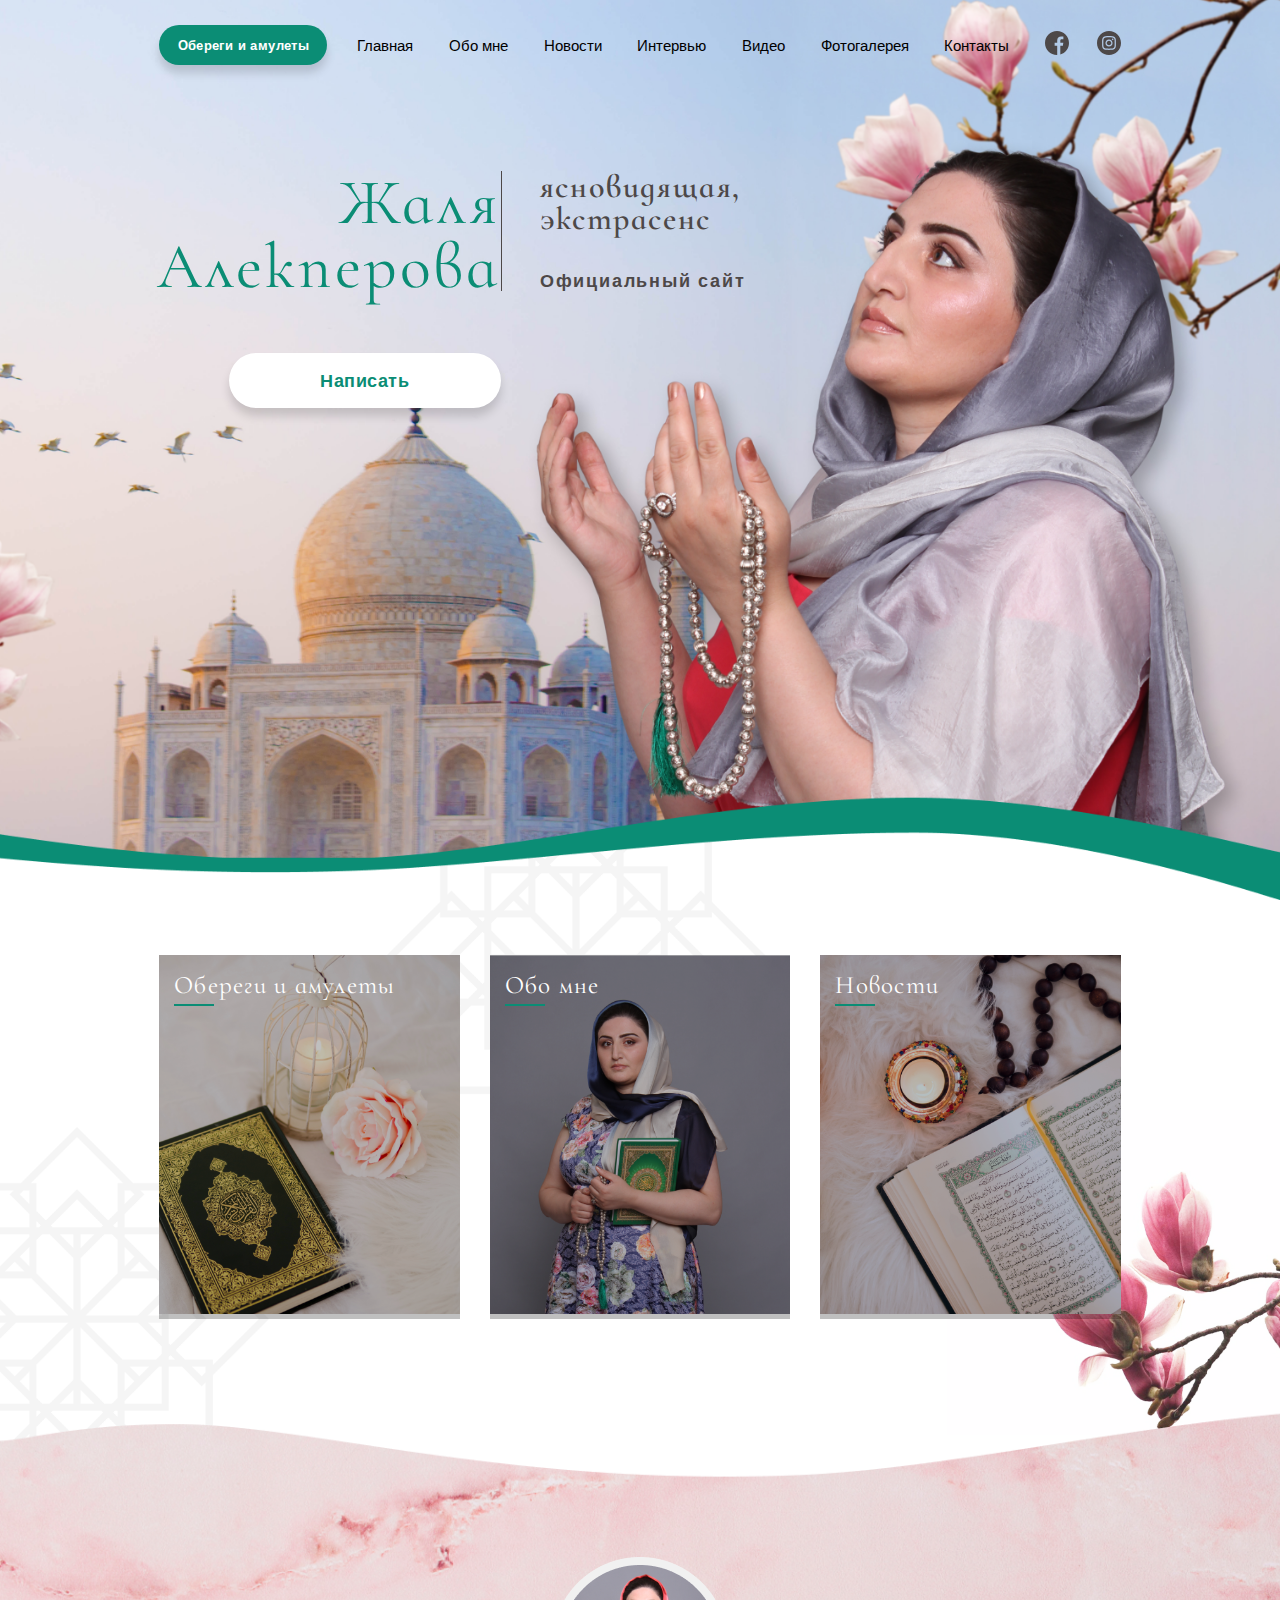
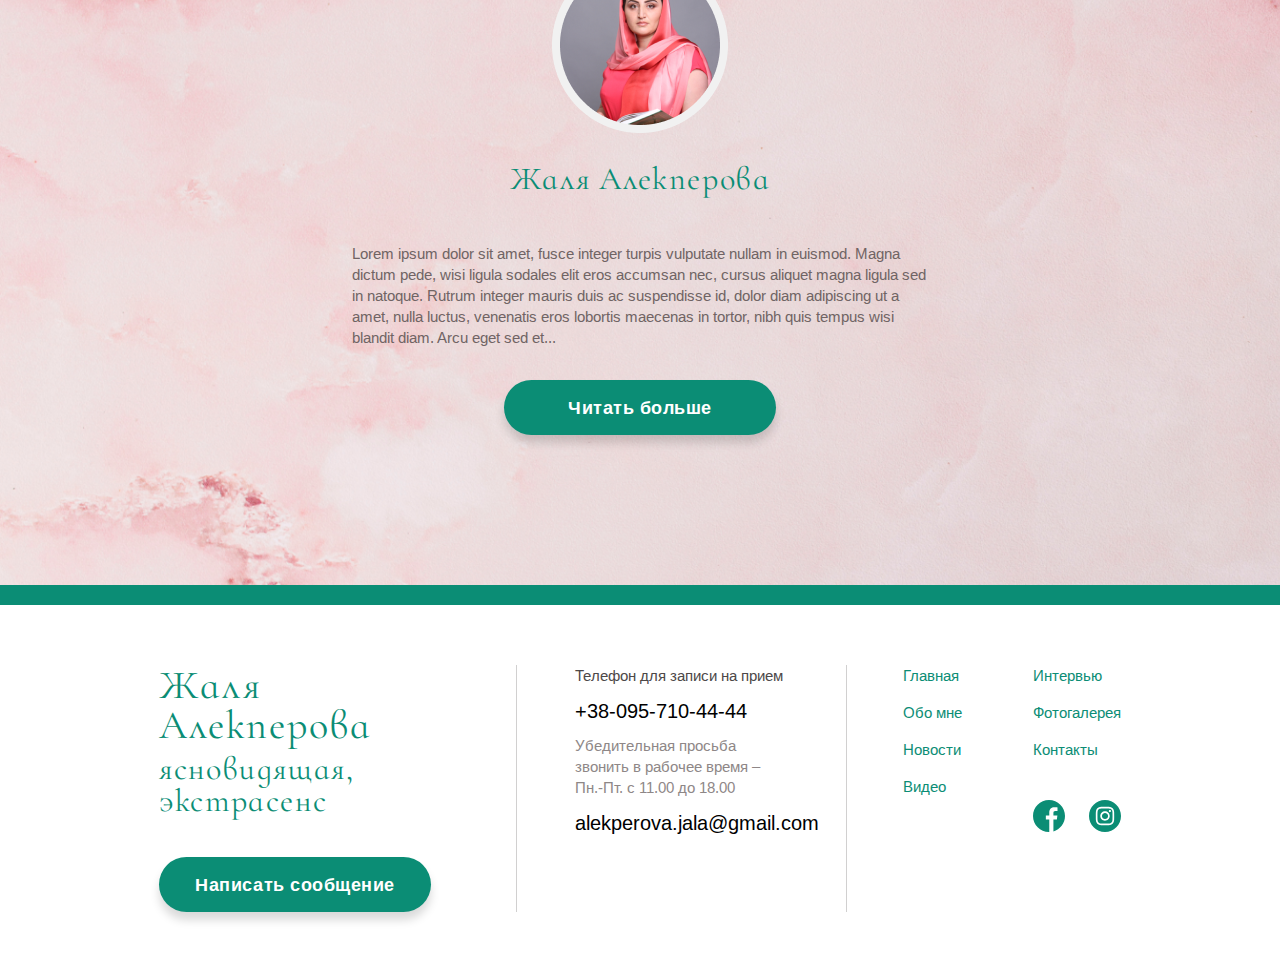
==== index.html @ ef3666c3 "desktop" ====
<!DOCTYPE html>
<html lang="en">
  <head>
    <meta charset="utf-8" />
    <meta name="viewport" content="width=device-width, initial-scale=1, shrink-to-fit=no" />

    <link rel="stylesheet" type="text/css" href="style/bootstrap.min.css" />
    <link rel="stylesheet" type="text/css" href="style/main.css" />
    <title>Home</title>
  </head>
  <header class="home_header">
    <div class="container-fluid ">
      <div class="menu_btn">
        <img src="./img/list.svg" alt="">
      </div>
      <div class="row mobile__menu">     
        <div class="col-xl-2 offset-xl-1">
          <a href="" class="green_btn ">
            Обереги и амулеты
          </a>
        </div>
        <div class="close_btn">
            <img src="./img/close.svg" alt="">
          </div>
        <div class="col-xl-8 ">
          <ul class="menu just_btwn">
            <li><a href="">Главная</a></li>
            <li><a href="">Обо мне </a></li>
            <li><a href="">Новости</a></li>
            <li><a href="">Интервью</a></li>
            <li><a href="">Видео</a></li>
            <li><a href="">Фотогалерея</a></li>
            <li><a href="">Контакты</a></li>
            <li class="social_icons ">
              <a href="">
                <img src="./img/facebook.svg" alt="" />
              </a>
              <a href="">
                <img src="./img/instagram.svg" alt="" />
              </a>
            </li>
          </ul>
        </div>
      </div>
    </div>
  </header>
  <main class="home">
    <section class="first_view">
      <div class="container-fluid ">
          <div class="wrap_first_content">
              <div class="first_name_col">
                  <h1>
                    Жаля <br />
                    Алекперова
                  </h1>
                  <a href="" class="green_btn white_btn">Написать</a>
                </div>
                <div class="">
                  <div class="first_view_text">
                    <p>
                        ясновидящая, 
                        экстрасенс
                    </p>
                    <p>Официальный сайт</p>
                  </div>
                </div>
          </div>
         
    </section>
    <section class="about_home">
      <div class="container-fluid">
        <div class="row">
          <div class=" offset-lg-1 col-lg-10">
            <div class="row">
              <div class="col-lg-4">
                <a class="about_links" href="">
                  <div class="shade"></div>
                  <img src="./img/2572869.png" alt="">
                  <p class="title">
                      Обереги и амулеты
                  </p>
                </a>
              </div>
              <div class="col-lg-4">
                  <a class="about_links" href="">
                    <div class="shade"></div>
                    <img src="./img/IMG_0343.png" alt="">
                    <p class="title">
                        Обо мне
                    </p>
                  </a>
                </div>
                <div class="col-lg-4">
                    <a class="about_links" href="">
                      <div class="shade"></div>
                      <img src="./img/2572780.png" alt="">
                      <p class="title">
                          Новости
                      </p>
                    </a>
                  </div>
            </div>
          </div>
        </div>
      </div>
      <img src="./img/magnolia_bg_all.png" alt="">
    </section>
    <section class="short_about">
      <div class="container-fluid">
        <div class="short_about_content">
          <img src="./img/Group_3.png" alt="">
          <h4>Жаля Алекперова</h4>
          <p>Lorem ipsum dolor sit amet,
             fusce integer turpis vulputate nullam in euismod.
              Magna dictum pede, wisi ligula sodales elit eros accumsan nec,
               cursus aliquet magna ligula sed in natoque. Rutrum integer mauris
                duis ac suspendisse id, dolor diam adipiscing ut a amet, nulla luctus,
             venenatis eros lobortis maecenas in tortor,
              nibh quis tempus wisi blandit diam. Arcu eget sed et...
          </p>
          <a href="" class="green_btn ">
              Читать больше
            </a>
        </div>
      </div>
    </section>
    <footer>
      <div class="container-fluid">
        <div class="row just_center">
         <div class="col-lg-10">
           <div class="row just_btwn">
              <div class="col-lg-4 footer_col_1">
                <h3>Жаля Алекперова</h3>
                <p class="title">ясновидящая, экстрасенс</p>
                <a href="" class="green_btn">
                    Написать cообщение
                </a>
              </div>
              <div class="col-lg-4 footer_contact_col">
                <p>Телефон для записи на прием</p>
                <a href="tel:+380957104444">+38-095-710-44-44</a>
                <p class="time_for_call">
                    Убедительная просьба звонить в рабочее время – Пн.-Пт. с 11.00 до 18.00
                </p>
                <a href="mailto: alekperova.jala@gmail.com">alekperova.jala@gmail.com</a>
              </div>
              <div class="col-lg-3 menu_footer_col just_btwn">
                  <ul class="menu_footer">
                      <li><a href="">Главная</a></li>
                      <li><a href="">Обо мне </a></li>
                      <li><a href="">Новости</a></li>
                      <li><a href="">Видео</a></li>
                  </ul>
                  <ul class="menu_footer">
                      <li><a href="">Интервью</a></li>
                      <li><a href="">Фотогалерея</a></li>
                      <li><a href="">Контакты</a></li>
                      <li class="social_icons ">
                        <a href="">
                          <img src="./img/gr_facebook.svg" alt="" />
                        </a>
                        <a href="">
                          <img src="./img/gr_instagram.svg" alt="" />
                        </a>
                      </li>
                  </ul>
              </div>
           </div>
         </div>
        </div>
      </div>
    </footer>
  </main>
  <body>
    <script type="text/javascript" src="js/jquery-3.3.1.min.js"></script>
    <script type="text/javascript" src="js/jquery.mask.js"></script>
    <script type="text/javascript" src="js/bootstrap.min.js"></script>
    <script type="text/javascript" src="js/main.js"></script>
  </body>
</html>
---- style/main.css ----
@import url("reset.css");
@import url("https://fonts.googleapis.com/css?family=Arimo:400,400i,700&display=swap");
@import url("https://fonts.googleapis.com/css?family=Cormorant+Infant:300,400,500,600,700&display=swap");
body {
  font-family: "Arimo", sans-serif;
  overflow-x: hidden;
  color: #706464;
  font-size: 18px;
  line-height: 140%;
}
:root {
  --text-color: #706464;
  --dark-text: #4d4848;
  --green: #0b8d75;
  --grey: #ececec;
  --grey-text: #8e8787;
}
a {
  text-decoration: none;
  color: black;
  cursor: pointer;
}
input,
button :focus {
  outline: none;
}
a:hover {
  text-decoration: none;
}
img {
  max-width: 100%;
  height: auto;
}
.just_center {
  display: flex;
  justify-content: center;
}
.just_btwn {
  display: flex;
  justify-content: space-between;
}

.container-fluid {
  padding: 0 60px;
}
/* green_btn start */
.green_btn {
  display: inline-flex;
  justify-content: center;
  background: var(--green);
  box-shadow: 0px 8px 10px rgba(0, 0, 0, 0.15);
  border-radius: 30px;
  width: 100%;
  height: 55px;
  align-items: center;
  font-style: normal;
  font-weight: bold;
  font-size: 18px;
  line-height: 21px;
  letter-spacing: 0.03em;
  color: #fff;
  max-width: 272px;
}

/*   green_btn end  */
/* header */
header {
  padding: 25px 0;
  background-color: var(--grey);
}
header .row > div {
  align-items: center;
  display: flex;
}
header .col-lg-8 {
  padding-left: 3.5%;
}
.home_header {
  position: absolute;
  top: 0%;
  left: 0;
  width: 100%;
  background-color: transparent;
}
/* menu */
.menu {
  align-items: center;
  width: 100%;
}
.social_icons a:first-child {
  margin-right: 24px;
}
.title {
  font-family: "Cormorant Infant";
}
/* menu end  */

/* first view start  */
.first_view {
  height: 100vh;
  width: 100%;
  background-image: url("../img/front_picture.png");
  background-size: cover;
  padding-top: 19vh;
  font-family: "Cormorant Infant";
  background-position: right;
}
h1 {
  font-style: normal;
  font-weight: 400;
  font-size: 64px;
  line-height: 100%;
  text-align: right;
  letter-spacing: 0.05em;
  color: var(--green);
}
.white_btn {
  background-color: #fff;
  color: var(--green);
  max-width: 272px;
  display: inline-flex;
}
.first_name_col {
  text-align: right;
}
.first_view .white_btn {
  margin-top: 6vh;
}
.white_btn,
.first_view_text p:last-child {
  font-family: "Arimo", sans-serif;
}
.first_view_text p:first-child {
  font-weight: 600;
  font-size: 32px;
  line-height: 100%;
  letter-spacing: 0.05em;
}
.first_view_text {
  color: var(--dark-text);
  width: 100%;
  padding-left: 10%;
  border-left: 1px solid var(--dark-text);
}

.first_view_text p:last-child {
  font-weight: 600;
  font-size: 18px;
  line-height: 21px;
  letter-spacing: 0.1em;
  margin-top: 35px;
}
.wrap_first_content {
  display: flex;
  margin-left: 8.333333%;
}
/* first view end  */

/* about home page  start*/
.about_links {
  position: relative;
  display: block;
  overflow: hidden;
}
.about_links img {
  width: 100%;
  transition: all 0.5s;
}
.about_links p {
  position: absolute;
  top: 5%;
  left: 5%;
  font-size: 32px;
  line-height: 100%;
  text-align: right;
  letter-spacing: 0.05em;
  color: #fff;
  transition: all 0.5s;
  z-index: 11;
}
.about_links p::after {
  position: absolute;
  content: "";
  width: 40px;
  height: 2px;
  background-color: var(--green);
  bottom: -8px;
  left: 0;
}
.shade {
  width: 100%;
  height: 100%;
  background: rgba(0, 0, 0, 0.25);
  position: absolute;
  top: 0;
  left: 0;
  z-index: 10;
  transition: all 0.5s;
}
.about_links:hover .shade,
.about_links:hover p {
  opacity: 0;
}
.about_links:hover img {
  transform: scale(1.1);
}
.about_home {
  padding-top: 55px;
  position: relative;
}
.about_home::after,
.about_home::before {
  content: "";
  position: absolute;
  width: 30vw;
  height: 30vw;
  background-image: url("../img/bg.png");
  z-index: -1;
  background-size: cover;
}
.about_home::after {
  top: -32%;
  left: 30%;
}
.about_home::before {
  bottom: -15vw;
  left: -9vw;
}
.about_home > img {
  position: absolute;
  bottom: 0;
  right: 0;
  width: 26vw;
  z-index: -1;
  bottom: -9vw;
}
.short_about {
  background-image: url("../img/pink.png");
  background-size: cover;
  padding: 150px 0;
  margin-top: 88px;
}
.short_about_content {
  text-align: center;
}
.short_about_content p {
  max-width: 576px;
  margin: 0 auto;
  margin-bottom: 32px;
  text-align: left;
}

h4 {
  font-family: "Cormorant Infant";
  font-style: normal;
  font-weight: normal;
  font-size: 32px;
  line-height: 100%;
  text-align: center;
  letter-spacing: 0.05em;
  color: var(--green);
}
.short_about_content h4 {
  margin: 25px 0 48px 0;
}
/* about home page  end*/

/* footer */

h3 {
  font-family: "Cormorant Infant";
  font-style: normal;
  font-weight: normal;
  font-size: 40px;
  line-height: 100%;
  letter-spacing: 0.05em;
  color: var(--green);
}
.footer_col_1 p {
  font-family: "Cormorant Infant";
  font-style: normal;
  font-weight: normal;
  font-size: 32px;
  line-height: 100%;
  letter-spacing: 0.05em;
  color: var(--green);
  margin-top: 8px;
  margin-bottom: 40px;
}
.footer_contact_col {
  padding: 0 5.8%;
  border-left: 1px solid #d1d0d0;
  border-right: 1px solid #d1d0d0;
}
.footer_contact_col p:first-child {
  color: var(--dark-text);
}

.footer_contact_col a {
  font-size: 22px;
  line-height: 25px;
  margin: 12px 0;
  display: block;
}
.time_for_call {
  color: var(--grey-text);
}
.menu_footer_col a {
  color: var(--green);
  margin-bottom: 16px;
  display: block;
}
.menu_footer .social_icons {
  display: flex;
  margin-top: 40px;
}
footer {
  padding: 60px 0;
  border-top: 20px solid var(--green);
}
.close_btn,
.menu_btn {
  display: none !important;
}

@media (max-width: 1450px) {
  body {
    font-size: 15px;
  }
  header .green_btn {
    font-size: 15px;
    height: 40px;
  }
}
@media (max-width: 1300px) {
  header .green_btn {
    font-size: 13px;
    height: 40px;
  }
  .footer_contact_col a {
    font-size: 20px;
  }
  .about_links p {
    font-size: 25px;
  }
}
@media (max-width: 1199.9px) {
  .mobile__menu {
    flex-direction: column;
    width: 290px;
    position: absolute;
    left: 60px;
    background-color: #fff;
    border-radius: 5px;
    padding: 20px;
    box-sizing: border-box;
    display: none;
    top: 25px;
  }
  .mobile__menu > div:first-child {
    order: 3;
  }
  .mobile__menu > div:last-child {
    order: 2;
  }
  .menu {
    align-items: center;
    flex-direction: column;
  }
  .menu li {
    margin-bottom: 15px;
  }
  .close_btn {
    width: 18px;
    height: 18px;
    order: 1;
  }
  .menu_btn {
    width: 25px;
    height: 25px;
  }
  .close_btn,
  .menu_btn {
    display: block !important;
    cursor: pointer;
  }
  .wrap_first_content {
    margin-left: 0;
  }
  .first_view {
    height: auto;
    padding: 200px 0;
  }
  .about_links p {
    font-size: 22px;
  }
  body,
  .footer_contact_col a {
    font-size: 14px;
  }
}
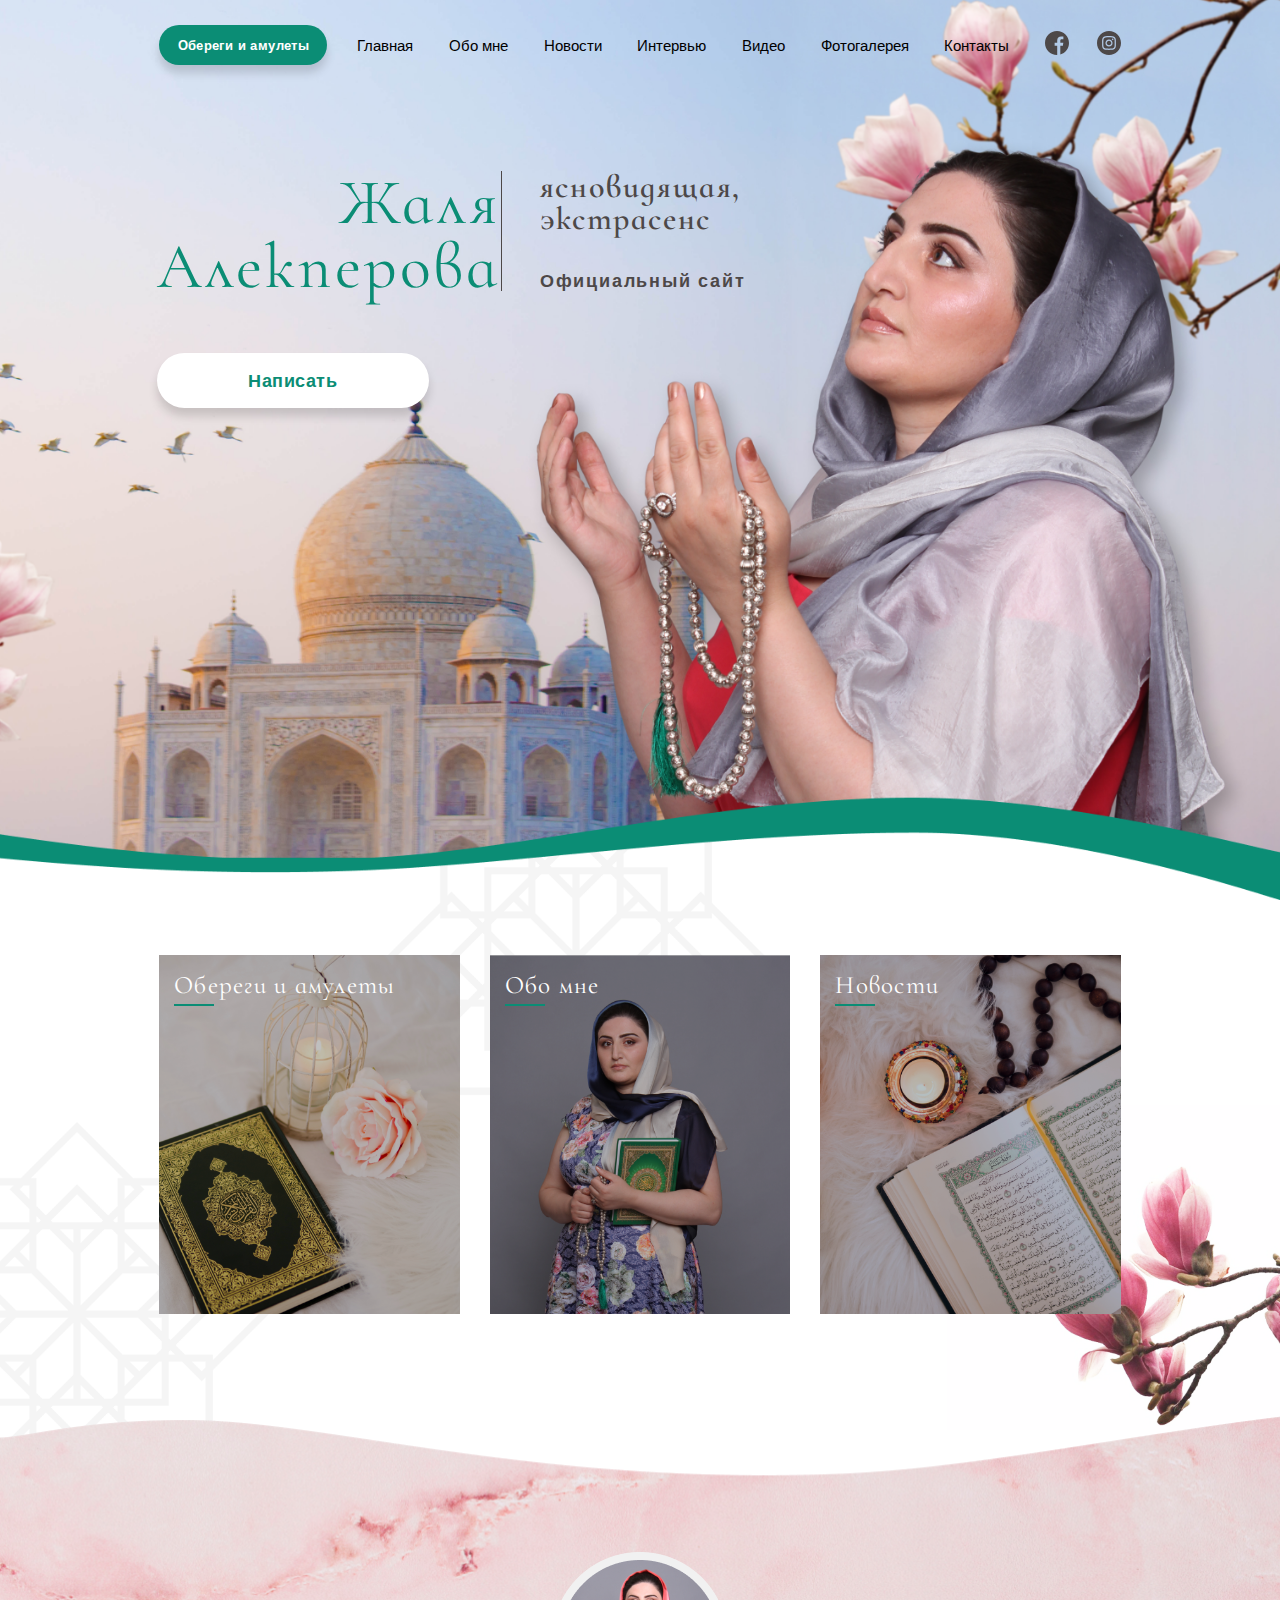
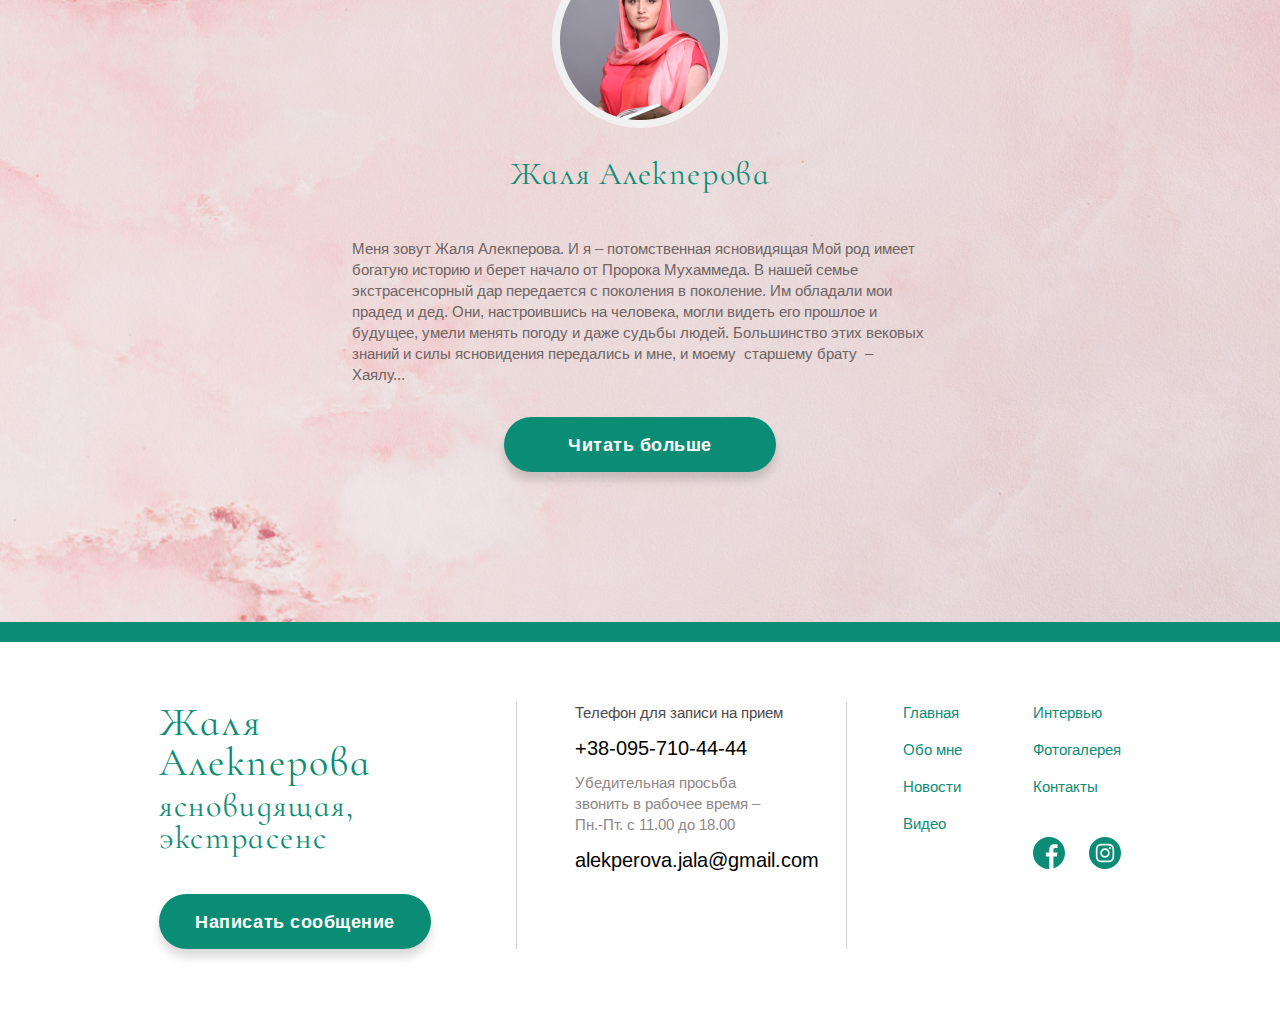
==== commit 95bfaf6f: "gome page 1" ====
--- a/index.html
+++ b/index.html
@@ -8,170 +8,169 @@
     <link rel="stylesheet" type="text/css" href="style/main.css" />
     <title>Home</title>
   </head>
-  <header class="home_header">
-    <div class="container-fluid ">
-      <div class="menu_btn">
-        <img src="./img/list.svg" alt="">
-      </div>
-      <div class="row mobile__menu">     
-        <div class="col-xl-2 offset-xl-1">
-          <a href="" class="green_btn ">
-            Обереги и амулеты
-          </a>
+  <body>
+    <header class="home_header">
+      <div class="container-fluid ">
+        <div class="menu_btn">
+          <img src="./img/list.svg" alt="" />
         </div>
-        <div class="close_btn">
-            <img src="./img/close.svg" alt="">
+        <div class="row mobile__menu">
+          <div class="col-xl-2 offset-xl-1">
+            <a href="" class="green_btn ">
+              Обереги и амулеты
+            </a>
           </div>
-        <div class="col-xl-8 ">
-          <ul class="menu just_btwn">
-            <li><a href="">Главная</a></li>
-            <li><a href="">Обо мне </a></li>
-            <li><a href="">Новости</a></li>
-            <li><a href="">Интервью</a></li>
-            <li><a href="">Видео</a></li>
-            <li><a href="">Фотогалерея</a></li>
-            <li><a href="">Контакты</a></li>
-            <li class="social_icons ">
-              <a href="">
-                <img src="./img/facebook.svg" alt="" />
-              </a>
-              <a href="">
-                <img src="./img/instagram.svg" alt="" />
-              </a>
-            </li>
-          </ul>
+          <div class="close_btn">
+            <img src="./img/close.svg" alt="" />
+          </div>
+          <div class="col-xl-8 ">
+            <ul class="menu just_btwn">
+              <li><a href="">Главная</a></li>
+              <li><a href="">Обо мне </a></li>
+              <li><a href="">Новости</a></li>
+              <li><a href="">Интервью</a></li>
+              <li><a href="">Видео</a></li>
+              <li><a href="">Фотогалерея</a></li>
+              <li><a href="">Контакты</a></li>
+              <li class="social_icons ">
+                <a href="">
+                  <img src="./img/facebook.svg" alt="" />
+                </a>
+                <a href="">
+                  <img src="./img/instagram.svg" alt="" />
+                </a>
+              </li>
+            </ul>
+          </div>
         </div>
       </div>
-    </div>
-  </header>
-  <main class="home">
-    <section class="first_view">
-      <div class="container-fluid ">
+    </header>
+    <main class="home">
+      <section class="first_view">
+        <div class="container-fluid ">
           <div class="wrap_first_content">
-              <div class="first_name_col">
-                  <h1>
-                    Жаля <br />
-                    Алекперова
-                  </h1>
-                  <a href="" class="green_btn white_btn">Написать</a>
-                </div>
-                <div class="">
-                  <div class="first_view_text">
-                    <p>
-                        ясновидящая, 
-                        экстрасенс
-                    </p>
-                    <p>Официальный сайт</p>
-                  </div>
-                </div>
+            <div class="first_name_col">
+              <h1>
+                Жаля <br />
+                Алекперова
+              </h1>
+            </div>
+            <div>
+              <div class="first_view_text">
+                <p>
+                  ясновидящая, экстрасенс
+                </p>
+                <p>Официальный сайт</p>
+              </div>
+            </div>
           </div>
-         
-    </section>
-    <section class="about_home">
-      <div class="container-fluid">
-        <div class="row">
-          <div class=" offset-lg-1 col-lg-10">
-            <div class="row">
-              <div class="col-lg-4">
-                <a class="about_links" href="">
-                  <div class="shade"></div>
-                  <img src="./img/2572869.png" alt="">
-                  <p class="title">
-                      Обереги и амулеты
-                  </p>
-                </a>
-              </div>
-              <div class="col-lg-4">
+          <a href="" class="green_btn white_btn">Написать</a>
+        </div>
+      </section>
+      <section class="about_home">
+        <div class="container-fluid">
+          <div class="row">
+            <div class=" offset-lg-1 col-lg-10">
+              <div class="row">
+                <div class="col-sm-4">
                   <a class="about_links" href="">
                     <div class="shade"></div>
-                    <img src="./img/IMG_0343.png" alt="">
+                    <img src="./img/2572869.png" alt="" />
                     <p class="title">
-                        Обо мне
+                      Обереги и амулеты
                     </p>
                   </a>
                 </div>
-                <div class="col-lg-4">
-                    <a class="about_links" href="">
-                      <div class="shade"></div>
-                      <img src="./img/2572780.png" alt="">
-                      <p class="title">
-                          Новости
-                      </p>
-                    </a>
-                  </div>
+                <div class="col-sm-4">
+                  <a class="about_links" href="">
+                    <div class="shade"></div>
+                    <img src="./img/IMG_0343.png" alt="" />
+                    <p class="title">
+                      Обо мне
+                    </p>
+                  </a>
+                </div>
+                <div class="col-sm-4">
+                  <a class="about_links" href="">
+                    <div class="shade"></div>
+                    <img src="./img/2572780.png" alt="" />
+                    <p class="title">
+                      Новости
+                    </p>
+                  </a>
+                </div>
+              </div>
             </div>
           </div>
         </div>
-      </div>
-      <img src="./img/magnolia_bg_all.png" alt="">
-    </section>
-    <section class="short_about">
-      <div class="container-fluid">
-        <div class="short_about_content">
-          <img src="./img/Group_3.png" alt="">
-          <h4>Жаля Алекперова</h4>
-          <p>Lorem ipsum dolor sit amet,
-             fusce integer turpis vulputate nullam in euismod.
-              Magna dictum pede, wisi ligula sodales elit eros accumsan nec,
-               cursus aliquet magna ligula sed in natoque. Rutrum integer mauris
-                duis ac suspendisse id, dolor diam adipiscing ut a amet, nulla luctus,
-             venenatis eros lobortis maecenas in tortor,
-              nibh quis tempus wisi blandit diam. Arcu eget sed et...
-          </p>
-          <a href="" class="green_btn ">
+        <img src="./img/magnolia_bg_all.png" alt="" />
+      </section>
+      <section class="short_about">
+        <div class="container-fluid">
+          <div class="short_about_content">
+            <img src="./img/Group_3.png" alt="" />
+            <h4>Жаля Алекперова</h4>
+            <p>
+              Меня зовут Жаля Алекперова. И я – потомственная ясновидящая Мой род имеет богатую
+              историю и берет начало от Пророка Мухаммеда. В нашей семье экстрасенсорный дар
+              передается с поколения в поколение. Им обладали мои прадед и дед. Они, настроившись на
+              человека, могли видеть его прошлое и будущее, умели менять погоду и даже судьбы людей.
+              Большинство этих вековых знаний и силы ясновидения передались и мне, и моему  старшему
+              брату  – Хаялу...
+            </p>
+            <a href="" class="green_btn ">
               Читать больше
             </a>
+          </div>
         </div>
-      </div>
-    </section>
-    <footer>
-      <div class="container-fluid">
-        <div class="row just_center">
-         <div class="col-lg-10">
-           <div class="row just_btwn">
-              <div class="col-lg-4 footer_col_1">
-                <h3>Жаля Алекперова</h3>
-                <p class="title">ясновидящая, экстрасенс</p>
-                <a href="" class="green_btn">
+      </section>
+      <footer>
+        <div class="container-fluid">
+          <div class="row just_center">
+            <div class="col-lg-10">
+              <div class="row just_btwn">
+                <div class="col-lg-4 col-sm-6 footer_col_1">
+                  <h3>Жаля Алекперова</h3>
+                  <p class="title">ясновидящая, экстрасенс</p>
+                  <a href="" class="green_btn">
                     Написать cообщение
-                </a>
-              </div>
-              <div class="col-lg-4 footer_contact_col">
-                <p>Телефон для записи на прием</p>
-                <a href="tel:+380957104444">+38-095-710-44-44</a>
-                <p class="time_for_call">
+                  </a>
+                </div>
+                <div class="col-lg-4 col-sm-6 footer_contact_col">
+                  <p>Телефон для записи на прием</p>
+                  <a href="tel:+380957104444">+38-095-710-44-44</a>
+                  <p class="time_for_call">
                     Убедительная просьба звонить в рабочее время – Пн.-Пт. с 11.00 до 18.00
-                </p>
-                <a href="mailto: alekperova.jala@gmail.com">alekperova.jala@gmail.com</a>
-              </div>
-              <div class="col-lg-3 menu_footer_col just_btwn">
+                  </p>
+                  <a href="mailto: alekperova.jala@gmail.com">alekperova.jala@gmail.com</a>
+                </div>
+                <div class="col-lg-3  menu_footer_col just_btwn">
                   <ul class="menu_footer">
-                      <li><a href="">Главная</a></li>
-                      <li><a href="">Обо мне </a></li>
-                      <li><a href="">Новости</a></li>
-                      <li><a href="">Видео</a></li>
+                    <li><a href="">Главная</a></li>
+                    <li><a href="">Обо мне </a></li>
+                    <li><a href="">Новости</a></li>
+                    <li><a href="">Видео</a></li>
                   </ul>
                   <ul class="menu_footer">
-                      <li><a href="">Интервью</a></li>
-                      <li><a href="">Фотогалерея</a></li>
-                      <li><a href="">Контакты</a></li>
-                      <li class="social_icons ">
-                        <a href="">
-                          <img src="./img/gr_facebook.svg" alt="" />
-                        </a>
-                        <a href="">
-                          <img src="./img/gr_instagram.svg" alt="" />
-                        </a>
-                      </li>
+                    <li><a href="">Интервью</a></li>
+                    <li><a href="">Фотогалерея</a></li>
+                    <li><a href="">Контакты</a></li>
+                    <li class="social_icons ">
+                      <a href="">
+                        <img src="./img/gr_facebook.svg" alt="" />
+                      </a>
+                      <a href="">
+                        <img src="./img/gr_instagram.svg" alt="" />
+                      </a>
+                    </li>
                   </ul>
+                </div>
               </div>
-           </div>
-         </div>
+            </div>
+          </div>
         </div>
-      </div>
-    </footer>
-  </main>
-  <body>
+      </footer>
+    </main>
     <script type="text/javascript" src="js/jquery-3.3.1.min.js"></script>
     <script type="text/javascript" src="js/jquery.mask.js"></script>
     <script type="text/javascript" src="js/bootstrap.min.js"></script>
--- a/style/main.css
+++ b/style/main.css
@@ -165,6 +165,9 @@
 .about_links img {
   width: 100%;
   transition: all 0.5s;
+  height: 100%;
+  object-fit: cover;
+  display: block;
 }
 .about_links p {
   position: absolute;
@@ -322,7 +325,9 @@
 .menu_btn {
   display: none !important;
 }
-
+.first_view .white_btn {
+  margin-left: 8.333333%;
+}
 @media (max-width: 1450px) {
   body {
     font-size: 15px;
@@ -384,7 +389,8 @@
     display: block !important;
     cursor: pointer;
   }
-  .wrap_first_content {
+  .wrap_first_content,
+  .first_view .white_btn {
     margin-left: 0;
   }
   .first_view {
@@ -399,3 +405,137 @@
     font-size: 14px;
   }
 }
+@media (max-width: 991.9px) {
+  .about_links p {
+    font-size: 18px;
+  }
+  .about_links p::after {
+    width: 25px;
+  }
+  .wrap_first_content {
+    flex-wrap: wrap;
+  }
+  h1 {
+    text-align: left;
+  }
+  .first_name_col {
+    width: 100%;
+  }
+  .first_view_text {
+    padding-left: 0;
+    border: none;
+    margin-top: 15px;
+  }
+  .first_view_text p:first-child {
+    font-size: 25px;
+  }
+  .first_view_text p:last-child {
+    margin-top: 10px;
+    font-size: 15px;
+  }
+  .first_view {
+    padding: 100px 0;
+    height: 650px;
+  }
+  .menu_footer_col {
+    margin-top: 40px;
+    justify-content: space-around;
+  }
+  .footer_contact_col {
+    border-right: 0;
+  }
+  .menu_footer {
+    display: flex;
+    justify-content: space-between;
+    width: 100%;
+    align-items: center;
+  }
+  .menu_footer_col {
+    flex-wrap: wrap;
+  }
+  .menu_footer > li {
+    width: 25%;
+  }
+  .menu_footer .social_icons {
+    margin-top: 0;
+  }
+  .menu_footer:last-child {
+    margin-top: 20px;
+  }
+}
+@media (max-width: 767.9px) {
+  .about_links p {
+    text-align: left;
+  }
+  .green_btn {
+    font-size: 16px;
+  }
+  footer h3 {
+    font-size: 32px;
+  }
+  footer .footer_col_1 p {
+    font-size: 20px;
+  }
+}
+@media (max-width: 575.9px) {
+  .first_view_text p:first-child {
+    font-size: 22px;
+  }
+  .first_view_text p:last-child {
+    font-size: 14px;
+  }
+  .first_view {
+    height: 100vh;
+    display: flex;
+    align-items: center;
+    padding: 0;
+  }
+  .about_links {
+    margin-top: 20px;
+  }
+  h1 {
+    font-size: 34px;
+    text-align: center;
+  }
+  .first_view {
+    background-position: 84% 0%;
+    background-size: auto 63%;
+    padding-top: 63vh;
+    background-repeat: no-repeat;
+    text-align: center;
+  }
+  .container-fluid {
+    padding: 0 15px;
+  }
+  .wrap_first_content {
+    justify-content: center;
+  }
+  .first_view_text p:last-child {
+    font-size: 12px;
+    line-height: 12px;
+  }
+  .first_view_text {
+    margin-top: 10px;
+  }
+  .first_view .white_btn {
+    margin-top: 4vh;
+    color: #fff;
+    background-color: #0b8d75;
+  }
+  .footer_col_1 {
+    text-align: center;
+    margin-bottom: 20px;
+  }
+  footer .footer_col_1 p {
+    margin-bottom: 20px;
+  }
+  .menu_footer {
+    display: none;
+  }
+  .mobile__menu {
+    left: 30px;
+  }
+  footer {
+    padding-bottom: 0px;
+  }
+}
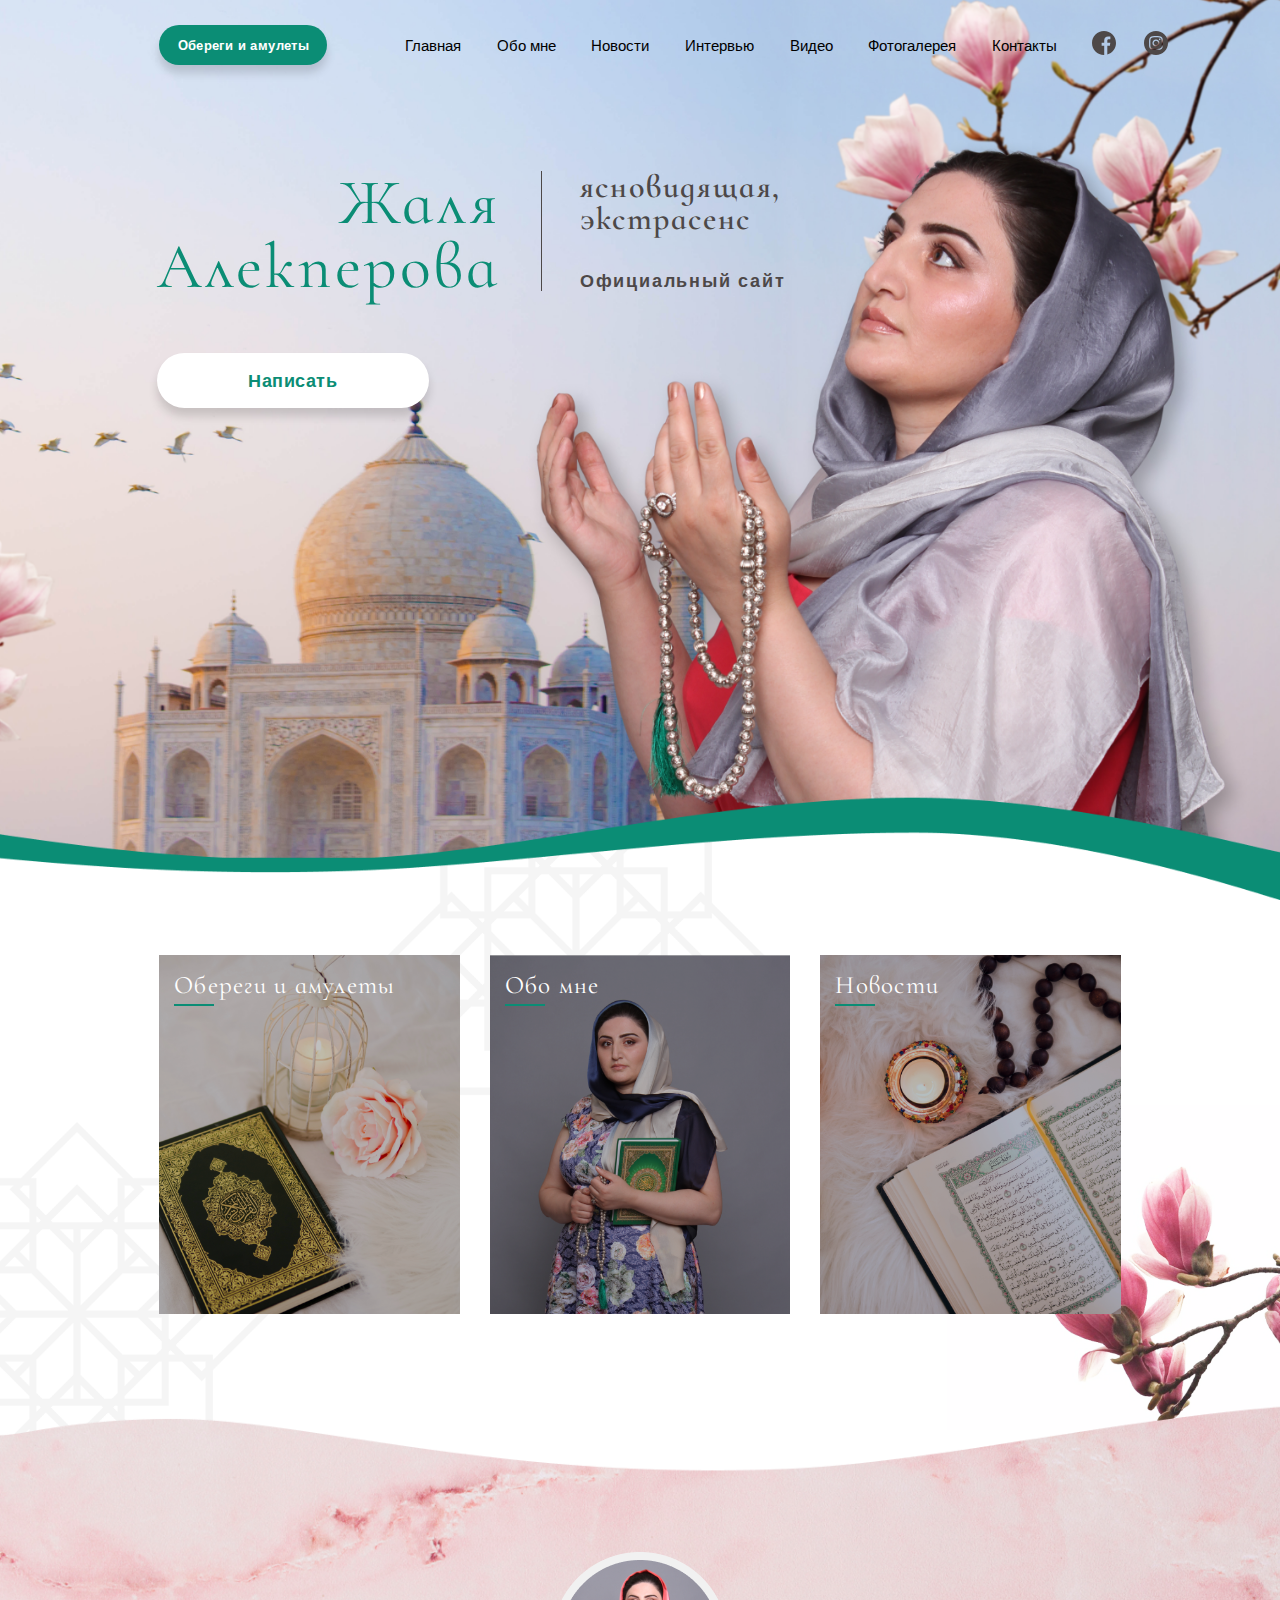
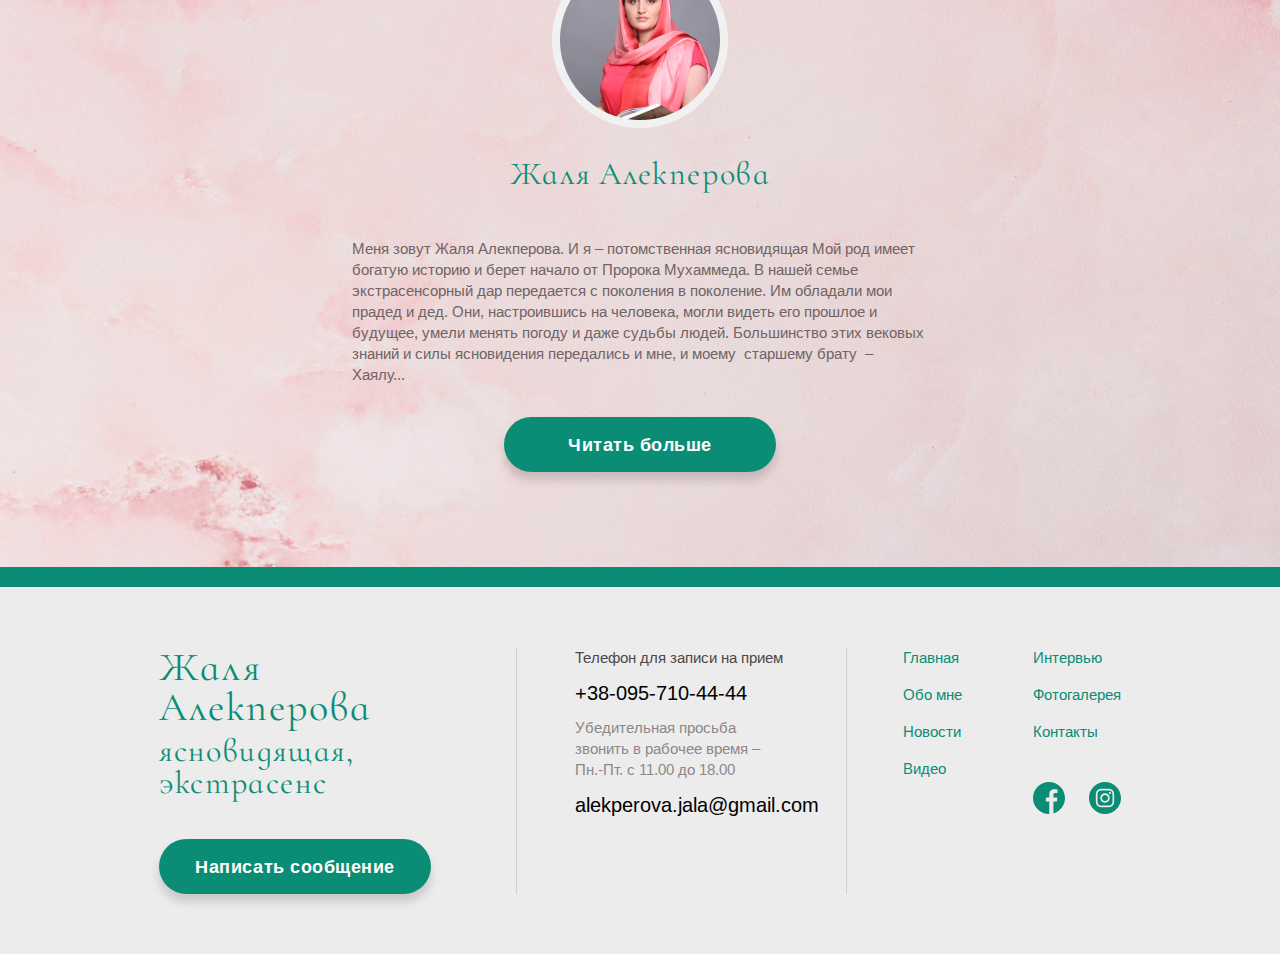
==== commit d3934370: "pick bg" ====
--- a/index.html
+++ b/index.html
@@ -2,7 +2,10 @@
 <html lang="en">
   <head>
     <meta charset="utf-8" />
-    <meta name="viewport" content="width=device-width, initial-scale=1, shrink-to-fit=no" />
+    <meta
+      name="viewport"
+      content="width=device-width, initial-scale=1, shrink-to-fit=no"
+    />
 
     <link rel="stylesheet" type="text/css" href="style/bootstrap.min.css" />
     <link rel="stylesheet" type="text/css" href="style/main.css" />
@@ -111,12 +114,13 @@
             <img src="./img/Group_3.png" alt="" />
             <h4>Жаля Алекперова</h4>
             <p>
-              Меня зовут Жаля Алекперова. И я – потомственная ясновидящая Мой род имеет богатую
-              историю и берет начало от Пророка Мухаммеда. В нашей семье экстрасенсорный дар
-              передается с поколения в поколение. Им обладали мои прадед и дед. Они, настроившись на
-              человека, могли видеть его прошлое и будущее, умели менять погоду и даже судьбы людей.
-              Большинство этих вековых знаний и силы ясновидения передались и мне, и моему  старшему
-              брату  – Хаялу...
+              Меня зовут Жаля Алекперова. И я – потомственная ясновидящая Мой
+              род имеет богатую историю и берет начало от Пророка Мухаммеда. В
+              нашей семье экстрасенсорный дар передается с поколения в
+              поколение. Им обладали мои прадед и дед. Они, настроившись на
+              человека, могли видеть его прошлое и будущее, умели менять погоду
+              и даже судьбы людей. Большинство этих вековых знаний и силы
+              ясновидения передались и мне, и моему  старшему брату  – Хаялу...
             </p>
             <a href="" class="green_btn ">
               Читать больше
@@ -140,9 +144,12 @@
                   <p>Телефон для записи на прием</p>
                   <a href="tel:+380957104444">+38-095-710-44-44</a>
                   <p class="time_for_call">
-                    Убедительная просьба звонить в рабочее время – Пн.-Пт. с 11.00 до 18.00
+                    Убедительная просьба звонить в рабочее время – Пн.-Пт. с
+                    11.00 до 18.00
                   </p>
-                  <a href="mailto: alekperova.jala@gmail.com">alekperova.jala@gmail.com</a>
+                  <a href="mailto: alekperova.jala@gmail.com"
+                    >alekperova.jala@gmail.com</a
+                  >
                 </div>
                 <div class="col-lg-3  menu_footer_col just_btwn">
                   <ul class="menu_footer">
--- a/style/main.css
+++ b/style/main.css
@@ -1,5 +1,5 @@
 @import url("reset.css");
-@import url("https://fonts.googleapis.com/css?family=Arimo:400,400i,700&display=swap");
+@import url("https://fonts.googleapis.com/css?family=Arimo&display=swap&subset=cyrillic,cyrillic-ext");
 @import url("https://fonts.googleapis.com/css?family=Cormorant+Infant:300,400,500,600,700&display=swap");
 body {
   font-family: "Arimo", sans-serif;
@@ -20,8 +20,12 @@
   color: black;
   cursor: pointer;
 }
+button[type="submit"] {
+  border: none;
+}
 input,
-button :focus {
+button :focus,
+textarea:focus {
   outline: none;
 }
 a:hover {
@@ -42,6 +46,14 @@
 
 .container-fluid {
   padding: 0 60px;
+}
+.green_btn:focus {
+  outline: none;
+}
+.green_btn:hover {
+  box-shadow: none;
+  cursor: pointer;
+  color: white;
 }
 /* green_btn start */
 .green_btn {
@@ -64,6 +76,13 @@
 
 /*   green_btn end  */
 /* header */
+.corner_img {
+  position: absolute;
+  top: 0;
+  right: 0;
+  z-index: 10;
+  width: 11vw;
+}
 header {
   padding: 25px 0;
   background-color: var(--grey);
@@ -113,6 +132,9 @@
   text-align: right;
   letter-spacing: 0.05em;
   color: var(--green);
+}
+.first_name_col h1 {
+  margin-right: 40px;
 }
 .white_btn {
   background-color: #fff;
@@ -320,6 +342,16 @@
 footer {
   padding: 60px 0;
   border-top: 20px solid var(--green);
+  background-color: #ececec;
+}
+footer a:hover {
+  color: #706464;
+}
+.social_icons a img {
+  transition: 0.3s;
+}
+.social_icons a:hover img {
+  transform: scale(1.15);
 }
 .close_btn,
 .menu_btn {
@@ -328,7 +360,514 @@
 .first_view .white_btn {
   margin-left: 8.333333%;
 }
+.white_btn:hover {
+  color: #0b8d75;
+}
+.mar_left {
+  margin-left: 3.5%;
+}
+
+/*
+
+
+
+-----------ABOUT
+
+
+
+
+*/
+.about {
+  padding-top: 50px;
+}
+.abou_title {
+  font-family: "Cormorant Infant";
+  font-weight: 600;
+  font-size: 48px;
+  line-height: 100%;
+  letter-spacing: 0.05em;
+  color: #0b8d75;
+  margin-bottom: 15px;
+  margin-top: 60px;
+}
+.abou_title + p {
+  font-family: "Cormorant Infant";
+  font-style: normal;
+  font-weight: 600;
+  font-size: 32px;
+  line-height: 100%;
+  letter-spacing: 0.05em;
+  color: #4d4848;
+}
+.about_text p {
+  margin-top: 24px;
+}
+.about_text p:first-child {
+  font-size: 20px;
+  line-height: 140%;
+  margin-top: 48px;
+  max-width: 670px;
+}
+.top_section {
+  background-image: url("../img/about_top.png");
+  background-size: contain;
+  background-repeat: no-repeat;
+}
+.trees {
+  position: absolute;
+  bottom: -262px;
+  right: 50px;
+  width: 140%;
+  height: auto;
+}
+.img_side {
+  position: relative;
+}
+.img_side > img {
+  position: relative;
+  z-index: 2;
+}
+.about_text {
+  margin-bottom: 130px;
+}
+.work_with li {
+  background-image: url("../img/check-mark-button1.svg");
+  background-repeat: no-repeat;
+  background-position: top left;
+  padding-left: 57px;
+  min-height: 34px;
+}
+.work_with > div {
+  background: #0b8d75;
+  border-radius: 30px 30px 0px 0px;
+  display: flex;
+  justify-content: center;
+  align-items: center;
+  height: 144px;
+  font-family: "Cormorant Infant";
+  font-style: normal;
+  font-weight: 600;
+  font-size: 32px;
+  line-height: 100%;
+  letter-spacing: 0.05em;
+  color: #ffffff;
+}
+.work_with {
+  background: #ffffff;
+  box-shadow: 0px 4px 20px rgba(0, 0, 0, 0.15);
+  border-radius: 30px;
+}
+.work_with li p:first-child {
+  font-style: normal;
+  font-weight: normal;
+  font-size: 22px;
+  line-height: 140%;
+  color: #0b8d75;
+}
+.work_with li:not(:first-child) {
+  margin-top: 24px;
+}
+.work_with ul {
+  padding: 50px 80px;
+}
+.donot_work > div {
+  background-color: #f83d5f;
+}
+.donot_work li {
+  background-image: url("../img/not-allowed-symbol6.svg");
+}
+.work_with {
+  height: 100%;
+}
+.donot_work li p:first-child {
+  color: #f83d5f;
+}
+.about_contacts {
+  margin-top: 80px;
+}
+.about_contacts {
+  display: flex;
+  align-items: center;
+  justify-content: center;
+  text-align: center;
+  position: relative;
+  padding-top: 60px;
+  margin-bottom: 40px;
+}
+.about_contacts::after {
+  content: "";
+  position: absolute;
+  width: 83.333333%;
+  height: 1px;
+  background-color: #e4b2ba;
+  top: 0;
+  left: 50%;
+  transform: translate(-50%, 0);
+}
+.about_contacts p {
+  margin-bottom: 16px;
+}
+.about_contacts > div {
+  max-width: 600px;
+}
+.about_contacts p:first-child,
+.form_title {
+  font-family: "Cormorant Infant";
+  font-style: normal;
+  font-weight: normal;
+  font-size: 32px;
+  line-height: 140%;
+  text-align: center;
+  letter-spacing: 0.05em;
+  color: #4d4848;
+  margin-bottom: 45px;
+}
+.about_contacts a {
+  font-size: 28px;
+  line-height: 140%;
+  margin-bottom: 16px;
+  text-align: center;
+  color: #706464;
+}
+.bottom_section {
+  background-size: cover;
+  background-image: url("../img/pink.png");
+  display: flex;
+  justify-content: center;
+  padding-bottom: 100px;
+  padding-top: 150px;
+}
+.about_form > div {
+  display: inline-block;
+  vertical-align: top;
+  width: calc(50% - 60px);
+}
+.about_form {
+  width: 60%;
+}
+.about_form > div:last-child {
+  margin-left: 100px;
+}
+.about_form input,
+textarea {
+  display: block;
+  background: #f0e9ea;
+  border: 1px solid #e4b2ba;
+  box-sizing: border-box;
+  padding: 10px;
+}
+.about_form input {
+  height: 55px;
+  width: 100%;
+  margin-bottom: 20px;
+}
+.about_form .green_btn {
+  margin-top: 40px;
+}
+textarea {
+  width: 100%;
+  height: 160px;
+}
+
+/* 
+
+-------NEWS
+
+
+*/
+.news,
+.news_open {
+  padding-bottom: 110px;
+  background-image: url("../img/fixbg.png");
+  background-attachment: fixed;
+  background-repeat: no-repeat;
+  background-size: 90%;
+  padding-top: 48px;
+}
+.news {
+  padding-top: 0;
+}
+.page-link {
+  display: flex;
+  padding: 0;
+  width: 40px;
+  height: 40px;
+  justify-content: center;
+  align-items: center;
+}
+.news .abou_title {
+  color: #4d4848;
+  margin-top: 40px;
+  margin-bottom: 8px;
+}
+.date {
+  letter-spacing: 0.05em;
+  color: #8e8787;
+  padding-bottom: 10px;
+  position: relative;
+  margin-bottom: 8px;
+}
+.date::after {
+  content: "";
+  position: absolute;
+  bottom: 0;
+  left: 0;
+  width: 40px;
+  height: 2px;
+  background-color: #0b8d75;
+}
+.news_title {
+  font-size: 24px;
+  line-height: 140%;
+  color: #4d4848;
+  margin-bottom: 20px;
+}
+.news_dscr {
+  color: #706464;
+}
+.news_block {
+  margin-top: 32px;
+  background-color: #f5f5f5;
+}
+.text_part {
+  padding: 24px 5% 60px 5%;
+}
+.pagination {
+  margin-top: 88px;
+}
+.pagination .page-link {
+  color: #0b8d75;
+  border: 2px solid #0b8d75;
+  border-radius: 50% !important;
+}
+.pagination li:not(:last-child) {
+  margin-right: 45px;
+}
+.page-item.active .page-link {
+  background-color: #0b8d75;
+  border: 2px solid #0b8d75;
+}
+.img_part {
+  position: relative;
+  overflow: hidden;
+  max-height: 480px;
+}
+.img_part img {
+  margin: 0 auto;
+  display: block;
+}
+
+/* 
+
+--------NEWS OPEN 
+
+
+*/
+.news_img_wrap {
+  position: relative;
+  overflow: hidden;
+  float: left;
+  margin-right: 30px;
+  max-width: 50%;
+}
+.news_top {
+  padding: 32px 0;
+}
+.news_top p:first-child {
+  font-family: "Cormorant Infant";
+  font-weight: 500;
+  font-size: 40px;
+  line-height: 100%;
+  letter-spacing: 0.05em;
+  color: #4d4848;
+}
+.news_date {
+  position: relative;
+  font-size: 20px;
+  line-height: 140%;
+  letter-spacing: 0.05em;
+  color: #8e8787;
+  margin-top: 40px;
+}
+.news_date span {
+  position: relative;
+  padding-top: 16px;
+}
+.news_date span::after {
+  content: "";
+  position: absolute;
+  top: 0;
+  left: 0;
+  width: 80px;
+  height: 2px;
+  background-color: #0b8d75;
+}
+.big_text {
+  font-size: 24px;
+  color: #4d4848;
+  font-weight: 300;
+  line-height: 120%;
+}
+.clear_fix {
+  clear: both;
+}
+.clear_fix p {
+  margin-top: 24px;
+  margin-bottom: 24px;
+}
+.clear_fix .big_text {
+  margin-top: 60px;
+  margin-bottom: 24px;
+}
+.long_img {
+  padding: 0 15px;
+  overflow: hidden;
+  position: relative;
+  max-width: 50%;
+  margin-top: 70px;
+}
+
+.news_nav a:hover + a {
+  background-color: white;
+  color: #0b8d75;
+}
+.news_nav a:hover {
+  box-shadow: none;
+  background-color: #0b8d75;
+  color: #fff;
+}
+.news_nav a:hover path {
+  fill: #fff;
+}
+.news_nav a:hover + a path {
+  fill: #0b8d75;
+}
+.news_nav {
+  display: flex;
+  justify-content: center;
+  margin-top: 72px;
+}
+.news_nav a {
+  transition: all 0.4s;
+}
+.news_nav .white_btn {
+  margin-right: 30px;
+}
+.news_nav a:not(.white_btn) svg {
+  margin-left: 12px;
+}
+.news_nav .white_btn svg {
+  transform: scale(-1, 1);
+  margin-right: 12px;
+}
+
+/* 
+
+------CONTACTS
+
+
+
+*/
+.about_contacts.contacts_contacts {
+  text-align: left;
+  justify-content: flex-start;
+  padding-top: 0;
+  margin-top: 40px;
+  margin-bottom: 0;
+}
+.about_contacts.contacts_contacts:after {
+  display: none;
+}
+.about_contacts.contacts_contacts p:first-child {
+  text-align: left;
+  font-family: "Arimo";
+  font-size: 18px;
+  line-height: 140%;
+  color: #706464;
+  margin-bottom: 8px;
+}
+.about_contacts.contacts_contacts a {
+  margin-bottom: 8px;
+  display: block;
+  text-align: left;
+}
+.contacts_right {
+  background-image: url("../img/Mask_Group.png");
+  width: 60%;
+  background-size: cover;
+  background-repeat: no-repeat;
+  align-items: center;
+  padding: 80px 15px;
+}
+.contact_left_wrap {
+  width: 40%;
+  padding-top: 60px;
+}
+.contacts_form.about_form > div {
+  width: 100%;
+  margin: 0 !important;
+}
+
+.contacts_form.about_form {
+  max-width: 450px;
+}
+.contacts_form textarea {
+  height: 120px;
+}
+.contacts {
+  background-image: url("../img/cent_pic.png");
+  background-position: left 44% top;
+  background-repeat: no-repeat;
+  position: relative;
+  overflow: hidden;
+}
+.abs_tree {
+  position: absolute;
+  bottom: -10vw;
+  left: 0;
+  width: 30vw;
+}
+.home_header .mobile__menu .col-xl-8 {
+  margin-left: 4%;
+}
+.line {
+  position: absolute;
+  bottom: 0%;
+  width: 100%;
+  left: 0;
+}
+.short_about {
+  padding-bottom: 95px;
+}
+textarea {
+  resize: none;
+}
+.news {
+  background-image: url("../img/pink.png") !important;
+  background-size: 100% 150% !important;
+  background-position-y: -448px !important;
+  background-attachment: unset !important;
+}
+@media (max-width: 1600px) {
+  .trees {
+    bottom: -180px;
+  }
+  .work_with_row .col-lg-5 {
+    margin-left: 0;
+    flex: 0 0 50%;
+    max-width: 50%;
+  }
+  .about_contacts::after {
+    width: 100%;
+  }
+  .about_form {
+    width: 70%;
+  }
+}
 @media (max-width: 1450px) {
+  .mar_left {
+    margin-left: 0;
+  }
   body {
     font-size: 15px;
   }
@@ -336,8 +875,30 @@
     font-size: 15px;
     height: 40px;
   }
+  .news_top p:first-child {
+    font-size: 35px;
+  }
+  .news_date {
+    font-size: 18px;
+    margin-top: 25px;
+  }
+  .news_date span {
+    padding-top: 10px;
+  }
+  .news_date span::after {
+    width: 40px;
+  }
 }
 @media (max-width: 1300px) {
+  .contacts_form.about_form {
+    max-width: 350px;
+  }
+  .pagination li:not(:last-child) {
+    margin-right: 30px;
+  }
+  .text_part {
+    padding-bottom: 30px;
+  }
   header .green_btn {
     font-size: 13px;
     height: 40px;
@@ -348,8 +909,53 @@
   .about_links p {
     font-size: 25px;
   }
-}
+  .work_with > div {
+    font-size: 25px;
+    height: 100px;
+  }
+  .work_with li {
+    padding-left: 37px;
+    background-size: 25px;
+  }
+  .work_with li p:first-child {
+    font-size: 19px;
+  }
+  .trees {
+    bottom: -130px;
+  }
+}
+
 @media (max-width: 1199.9px) {
+  .home_header .mobile__menu .col-xl-8 {
+    margin-left: 0;
+  }
+  .contacts_right {
+    padding-left: 100px;
+  }
+  .contact_left_wrap {
+    padding-left: 30px;
+  }
+  .news_top {
+    padding: 20px 0;
+  }
+  .news_top p:first-child {
+    font-size: 27px;
+  }
+  .clear_fix .big_text {
+    margin-top: 35px;
+    margin-bottom: 20px;
+    font-size: 20px;
+  }
+  .long_img {
+    margin-top: 35px;
+  }
+  .news_date {
+    font-size: 16px;
+  }
+  .news_title {
+    font-size: 22px;
+    margin-bottom: 15px;
+  }
   .mobile__menu {
     flex-direction: column;
     width: 290px;
@@ -361,6 +967,7 @@
     box-sizing: border-box;
     display: none;
     top: 25px;
+    z-index: 100;
   }
   .mobile__menu > div:first-child {
     order: 3;
@@ -404,8 +1011,62 @@
   .footer_contact_col a {
     font-size: 14px;
   }
+  .bottom_section {
+    padding: 100px 60px 70px 60px;
+  }
+  .about_form {
+    width: 100%;
+  }
+  textarea {
+    height: 150px;
+  }
+  .work_with ul {
+    padding: 30px 20px;
+  }
+  .work_with li {
+    padding-left: 30px;
+    background-size: 20px;
+  }
+  .work_with > div {
+    font-size: 22px;
+    height: 80px;
+  }
 }
 @media (max-width: 991.9px) {
+  .contacts_right,
+  .contact_left_wrap {
+    padding-left: 0;
+  }
+  .contacts_form.about_form {
+    max-width: 400px;
+  }
+  .contact_left_wrap {
+    padding-top: 0;
+    text-align: center;
+  }
+  .contacts .about_contacts > div {
+    width: 100%;
+  }
+  .about_contacts.contacts_contacts,
+  .about_contacts.contacts_contacts p:first-child,
+  .about_contacts.contacts_contacts a {
+    text-align: center;
+  }
+  .abs_tree {
+    display: none;
+  }
+  .container-contacts {
+    flex-wrap: wrap;
+  }
+  .container-contacts > div {
+    width: 100%;
+  }
+  .contacts_right {
+    background-image: url("../img/pink.png");
+  }
+  .news_top p:first-child {
+    font-size: 24px;
+  }
   .about_links p {
     font-size: 18px;
   }
@@ -462,8 +1123,77 @@
   .menu_footer:last-child {
     margin-top: 20px;
   }
+  .about_name {
+    max-width: 49%;
+    position: absolute;
+    top: -300px;
+    right: 0;
+  }
+  .about_text {
+    margin-top: 75px;
+  }
+  .work_with_row .col-lg-5 {
+    flex: 0 0 100%;
+    max-width: 100%;
+  }
+  .work_with_row .col-lg-5:first-child {
+    margin-bottom: 40px;
+  }
+  .work_with ul {
+    padding: 50px 80px;
+  }
+  .about_form input {
+    height: 40px;
+    margin-bottom: 10px;
+  }
+  .about_form > div:last-child {
+    margin-left: 40px;
+  }
+  .about_form > div {
+    width: calc(50% - 30px);
+  }
+  textarea {
+    height: 110px;
+  }
+  .about_form .green_btn {
+    margin-top: 20px;
+  }
+  .news_open {
+    padding-top: 30px;
+  }
 }
 @media (max-width: 767.9px) {
+  .first_name_col h1 {
+    margin-right: 0;
+  }
+  .corner_img {
+    width: 20vw;
+  }
+  .contacts .about_form .green_btn {
+    display: flex;
+    margin: 20px auto;
+  }
+  .news_img_wrap {
+    max-width: none;
+    float: inherit;
+    margin-right: 0;
+  }
+  .news_open {
+    padding-bottom: 60px;
+  }
+  .news_title {
+    font-size: 20px;
+    margin-bottom: 10px;
+  }
+  .date {
+    padding-bottom: 5px;
+  }
+  .date::after {
+    width: 20px;
+  }
+  .news_dscr {
+    font-size: 12px;
+  }
   .about_links p {
     text-align: left;
   }
@@ -476,8 +1206,60 @@
   footer .footer_col_1 p {
     font-size: 20px;
   }
+  .about_text p:first-child {
+    font-size: 18px;
+  }
+  .about_contacts p:first-child,
+  .form_title {
+    font-size: 23px;
+    margin-bottom: 25px;
+  }
+  .about_contacts a {
+    font-size: 18px;
+  }
+  .about_form > div {
+    width: 100%;
+  }
+  .about_form > div:last-child {
+    margin-left: 0;
+  }
 }
 @media (max-width: 575.9px) {
+  .page-link {
+    width: 30px;
+    height: 30px;
+  }
+  .contacts_right {
+    padding: 50px 20px 30px 20px;
+  }
+  .corner_img {
+    width: 100px;
+  }
+  .news_nav svg {
+    display: none;
+  }
+  .news_nav {
+    margin-top: 35px;
+  }
+  .midle_img {
+    flex-wrap: wrap;
+  }
+  .long_img {
+    max-width: 100%;
+  }
+  .clear_fix .big_text {
+    font-size: 18px;
+    margin-top: 20px;
+    margin-bottom: 15px;
+  }
+  .clear_fix p {
+    margin-top: 15px;
+    margin-bottom: 15px;
+  }
+  .pagination li:not(:last-child) {
+    margin-right: 15px;
+  }
+
   .first_view_text p:first-child {
     font-size: 22px;
   }
@@ -538,4 +1320,61 @@
   footer {
     padding-bottom: 0px;
   }
-}
+  .img_side {
+    max-width: 70%;
+    margin: 0 auto;
+  }
+  .about_name {
+    position: static;
+    max-width: 100%;
+    text-align: center;
+  }
+  .abou_title {
+    font-size: 36px;
+  }
+  .abou_title + p {
+    font-size: 22px;
+  }
+  .trees {
+    right: 59px;
+    width: 110%;
+    bottom: -94px;
+  }
+  .about {
+    padding-top: 30px;
+  }
+  .about_text p:first-child {
+    margin-top: 30px;
+  }
+  .about_text {
+    margin-top: 30px;
+    margin-bottom: 50px;
+  }
+  .work_with ul {
+    padding: 20px 10px;
+  }
+  .work_with li p:first-child {
+    font-size: 16px;
+  }
+  .work_with li {
+    font-size: 12px;
+    padding-left: 23px;
+    background-size: 16px;
+    background-position: top 5px left;
+  }
+  .work_with > div {
+    height: 50px;
+    font-size: 17px;
+  }
+  .bottom_section {
+    padding: 40px 15px;
+  }
+  .about_contacts {
+    padding-top: 30px;
+    margin-top: 30px;
+  }
+  .about_contacts p:first-child,
+  .form_title {
+    font-size: 20px;
+  }
+}
